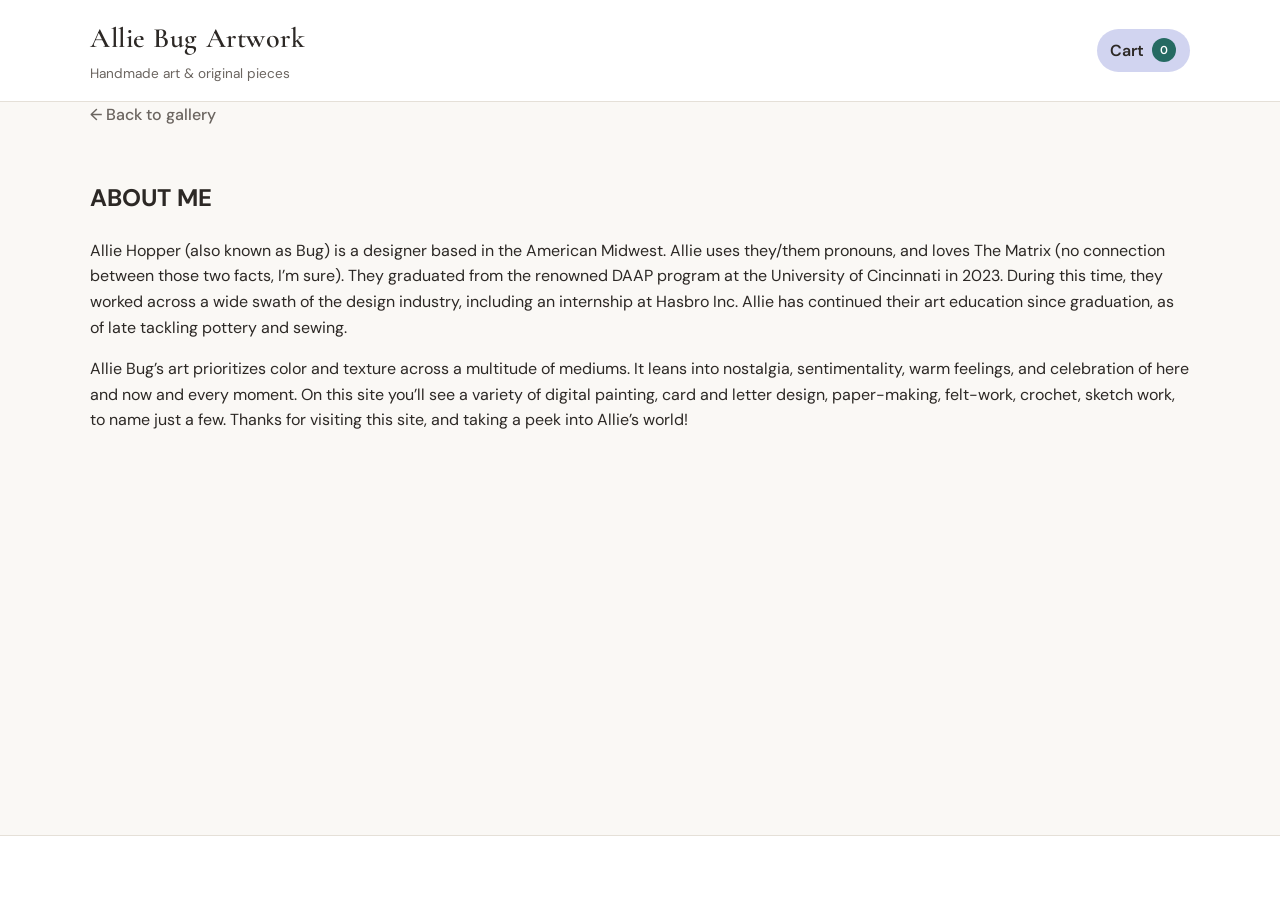
==== aboutme.html @ f4d3ad14 "Fix button and add about me" ====
<!DOCTYPE html>
<html lang="en">

<head>
  <meta charset="UTF-8">
  <meta name="viewport" content="width=device-width, initial-scale=1.0">
  <title>Cart — Allie Bug Artwork</title>
  <meta name="description" content="Review and update your cart.">
  <link rel="stylesheet" href="css/style.css">
  <link rel="preconnect" href="https://fonts.googleapis.com">
  <link rel="preconnect" href="https://fonts.gstatic.com" crossorigin>
  <link
    href="https://fonts.googleapis.com/css2?family=Cormorant+Garamond:ital,wght@0,400;0,600;1,400&family=DM+Sans:wght@400;500;600&display=swap"
    rel="stylesheet">
</head>

<body>
  <header class="site-header">
    <div class="container header-inner">
      <a href="index.html" class="logo">
        <span class="logo-title" id="site-title">Allie Bug Artwork</span>
        <span class="logo-tagline" id="site-tagline">Handmade art & original pieces</span>
      </a>
      <div class="header-actions">
        <nav class="header-contact" id="header-contact"></nav>
        <a href="cart.html" class="cart-link" id="cart-link" aria-label="View cart">
          <span>Cart</span>
          <span class="cart-count" id="cart-count" hidden>0</span>
        </a>
      </div>
    </div>
  </header>


  <main>
    <section class="aboutme-page">
      <div class="container">
        <div>
          <a href="index.html" class="back-link">← Back to gallery</a>
        </div>
        <div>
          <h1>ABOUT ME</h1>
          <p>
            Allie Hopper (also known as Bug) is a designer based in the American Midwest. Allie uses they/them pronouns,
            and loves The Matrix (no connection between those two facts, I’m sure). They graduated from the renowned
            DAAP
            program at the University of Cincinnati in 2023. During this time, they worked across a wide swath of the
            design industry, including an internship at Hasbro Inc. Allie has continued their art education since
            graduation, as of late tackling pottery and sewing.
          </p>
          <p>

            Allie Bug’s art prioritizes color and texture across a multitude of mediums. It leans into nostalgia,
            sentimentality, warm feelings, and celebration of here and now and every moment. On this site you’ll see a
            variety of digital painting, card and letter design, paper-making, felt-work, crochet, sketch work, to name
            just a few. Thanks for visiting this site, and taking a peek into Allie’s world!
          </p>

        </div>
    </section>
  </main>

  <footer class="site-footer">
    <div class="container footer-inner" id="footer-contact"></div>
  </footer>

  <script src="js/site.js"></script>
  <script src="js/cart.js"></script>
</body>

</html>
---- css/style.css ----
:root {
  --color-bg: #faf8f5;
  --color-surface: #ffffff;
  --color-text: #2c2825;
  --color-text-muted: #6b6560;
  --color-accent: #256A62;
  --color-accent-soft: #D1D4F0;
  --color-border: #e5e0d8;
  --font-display: "Cormorant Garamond", Georgia, serif;
  --font-body: "DM Sans", system-ui, sans-serif;
  --shadow-sm: 0 2px 8px rgba(44, 40, 37, 0.06);
  --shadow-md: 0 8px 24px rgba(44, 40, 37, 0.1);
  --radius: 12px;
  --max-width: 1100px;
}

*,
*::before,
*::after {
  box-sizing: border-box;
}

html {
  scroll-behavior: smooth;
}

body {
  margin: 0;
  min-height: 100vh;
  display: flex;
  flex-direction: column;
  font-family: var(--font-body);
  font-size: 16px;
  line-height: 1.6;
  color: var(--color-text);
  background: var(--color-bg);
}

img {
  max-width: 100%;
  height: auto;
  display: block;
}

a {
  color: var(--color-accent);
  text-decoration: none;
}

a:hover {
  text-decoration: underline;
}

.container {
  width: min(100% - 2rem, var(--max-width));
  margin-inline: auto;
}

/* Header */
.site-header {
  background: var(--color-surface);
  border-bottom: 1px solid var(--color-border);
  position: sticky;
  top: 0;
  z-index: 100;
}

.header-inner {
  display: flex;
  flex-wrap: wrap;
  align-items: center;
  justify-content: space-between;
  gap: 1rem;
  padding: 1rem 0;
}

.logo {
  color: inherit;
  text-decoration: none;
}

.logo:hover {
  text-decoration: none;
}

.logo-title {
  display: block;
  font-family: var(--font-display);
  font-size: 1.75rem;
  font-weight: 600;
  letter-spacing: 0.02em;
}

.logo-tagline {
  display: block;
  font-size: 0.85rem;
  color: var(--color-text-muted);
  margin-top: 0.15rem;
}

.header-actions {
  display: flex;
  flex-wrap: wrap;
  align-items: center;
  justify-content: flex-end;
  gap: 0.75rem 1.25rem;
}

.header-contact {
  display: flex;
  flex-wrap: wrap;
  gap: 0.75rem 1.25rem;
  font-size: 0.9rem;
}

.header-contact a {
  color: var(--color-text);
  font-weight: 500;
}

.header-contact a:hover {
  color: var(--color-accent);
}

.cart-link {
  display: inline-flex;
  align-items: center;
  gap: 0.5rem;
  padding: 0.55rem 0.85rem;
  border-radius: 999px;
  background: var(--color-accent-soft);
  color: var(--color-text);
  font-weight: 600;
  text-decoration: none;
}

.cart-link:hover {
  background: #dfd3be;
  text-decoration: none;
  color: var(--color-text);
}

.cart-count {
  display: inline-flex;
  align-items: center;
  justify-content: center;
  min-width: 1.5rem;
  height: 1.5rem;
  border-radius: 50%;
  background: var(--color-accent);
  color: #fff;
  font-size: 0.72rem;
  line-height: 1;
  padding: 0 0.35rem;
}

.primary-button,
.secondary-button {
  border: none;
  margin-bottom: 5%;
  margin-left: 5%;
  border-radius: 999px;
  padding: 0.8rem 1.2rem;
  font: inherit;
  font-weight: 600;
  cursor: pointer;
  transition: transform 0.15s ease, opacity 0.15s ease, background 0.15s ease;
  text-decoration: none;
  display: inline-flex;
  align-items: center;
  justify-content: center;
  text-align: center;
}

.primary-button {
  background: var(--color-accent);
  color: #fff;
}

.primary-button:hover,
.primary-button:focus-visible {
  filter: brightness(0.96);
  text-decoration: none;
  color: #fff;
}

.primary-button:disabled {
  opacity: 0.7;
  cursor: not-allowed;
}

.secondary-button {
  background: var(--color-accent-soft);
  color: var(--color-text);
}

.secondary-button:hover,
.secondary-button:focus-visible {
  background: #dfd3be;
  text-decoration: none;
  color: var(--color-text);
}

/* Hero */
.hero {
  padding: 3rem 0 2rem;
  text-align: center;
}

.hero h1 {
  font-family: var(--font-display);
  font-size: clamp(2rem, 5vw, 3rem);
  font-weight: 600;
  margin: 0 0 0.5rem;
}

.hero-subtitle {
  color: var(--color-text-muted);
  margin: 0;
  font-size: 1.05rem;
}

/* Gallery */
.gallery-section {
  padding-bottom: 4rem;
}

.gallery-toolbar {
  gap: 0.75rem;
  margin-bottom: 1.5rem;
}

.filter-button {
  border: 1px solid var(--color-border);
  background: var(--color-surface);
  color: var(--color-text);
  border-radius: 999px;
  padding: 0.6rem 1rem;
  font: inherit;
  font-weight: 600;
  cursor: pointer;
  transition: all 0.2s ease;
}

.filter-button:hover,
.filter-button:focus-visible {
  border-color: var(--color-accent);
  color: var(--color-accent);
  outline: none;
}

.filter-button.active {
  background: var(--color-accent);
  border-color: var(--color-accent);
  color: #fff;
}


.art-card {
  background: var(--color-surface);
  border-radius: var(--radius);
  margin-bottom: 1.5rem;
  overflow: hidden;
  box-shadow: var(--shadow-sm);
  transition: transform 0.2s ease, box-shadow 0.2s ease;
  color: inherit;
  text-decoration: none;
  
}

.art-card:hover {
  transform: translateY(-4px);
  box-shadow: var(--shadow-md);
  text-decoration: none;
}

.art-card-image {
  aspect-ratio: 4 / 5;
  overflow: hidden;
  background: var(--color-accent-soft);
}

.art-card-image img {
  width: 100%;
  height: 100%;
  object-fit: cover;
  transition: transform 0.3s ease;
}

.art-card:hover .art-card-image img {
  transform: scale(1.03);
}

.art-card-body {
  padding: 1.25rem;
}

.art-card-meta {
  margin-bottom: 0.5rem;
}

.art-card-tag {
  display: inline-block;
  border-radius: 999px;
  background: var(--color-accent-soft);
  color: var(--color-accent);
  padding: 0.2rem 0.6rem;
  font-size: 0.72rem;
  font-weight: 600;
  letter-spacing: 0.02em;
  text-transform: uppercase;
}

.art-card-title {
  font-family: var(--font-display);
  font-size: 1.35rem;
  font-weight: 600;
  margin: 0 0 0.35rem;
}

.art-card-price {
  font-weight: 600;
  color: var(--color-accent);
  margin: 0;
}

/* Piece detail page */
.piece-page {
  padding: 2rem 0 4rem;
}

.back-link {
  display: inline-block;
  margin-bottom: 2rem;
  font-weight: 500;
  color: var(--color-text-muted);
}

.back-link:hover {
  color: var(--color-accent);
}

.piece-layout {
  display: grid;
  grid-template-columns: 1fr;
  gap: 2.5rem;
}

@media (min-width: 768px) {
  .piece-layout {
    grid-template-columns: 1.2fr 1fr;
    align-items: start;
  }
}

.piece-gallery {
  display: flex;
  flex-direction: column;
  gap: 1rem;
}

.piece-main-image {
  border-radius: var(--radius);
  overflow: hidden;
  background: var(--color-accent-soft);
  box-shadow: var(--shadow-sm);
}

.piece-main-image img {
  width: 100%;
  aspect-ratio: 4 / 5;
  object-fit: cover;
}

.piece-thumbnails {
  display: flex;
  gap: 0.75rem;
  flex-wrap: wrap;
}

.piece-thumb {
  width: 72px;
  height: 72px;
  border-radius: 8px;
  overflow: hidden;
  border: 2px solid transparent;
  cursor: pointer;
  padding: 0;
  background: var(--color-accent-soft);
  transition: border-color 0.15s ease;
}

.piece-thumb:hover,
.piece-thumb.active {
  border-color: var(--color-accent);
}

.piece-thumb img {
  width: 100%;
  height: 100%;
  object-fit: cover;
}

.piece-category {
  display: inline-block;
  margin: 0 0 0.75rem;
  border-radius: 999px;
  background: var(--color-accent-soft);
  color: var(--color-accent);
  padding: 0.25rem 0.7rem;
  font-size: 0.72rem;
  font-weight: 700;
  letter-spacing: 0.05em;
  text-transform: uppercase;
}

.timetoship-category {
  display: inline-block;
  margin: 0 0 0.75rem;
  border-radius: 999px;
  background: var(--color-accent-soft);
  color: black;
  padding: 0.25rem 0.7rem;
  font-size: 0.72rem;
  font-weight: 650;
  letter-spacing: 0.05em;
  text-transform: uppercase;
}

.piece-info h1 {
  font-family: var(--font-display);
  font-size: clamp(2rem, 4vw, 2.75rem);
  font-weight: 600;
  margin: 0 0 0.75rem;
  line-height: 1.15;
}

.piece-price {
  font-size: 1.5rem;
  font-weight: 600;
  color: var(--color-accent);
  margin: 0 0 1.5rem;
}

.piece-description {
  color: var(--color-text-muted);
  font-size: 1.05rem;
  margin: 0 0 2rem;
  line-height: 1.7;
}

.order-box {
  background: var(--color-surface);
  border: 1px solid var(--color-border);
  border-radius: var(--radius);
  padding: 1.5rem;
}

.order-box h2 {
  font-family: var(--font-display);
  font-size: 1.35rem;
  margin: 0 0 0.75rem;
}

.order-box p {
  margin: 0 0 1rem;
  color: var(--color-text-muted);
  font-size: 0.95rem;
}

.order-links {
  display: flex;
  flex-direction: column;
  gap: 0.75rem;
}

.order-link {
  display: inline-flex;
  align-items: center;
  justify-content: center;
  padding: 0.75rem 1.25rem;
  border-radius: 8px;
  font-weight: 600;
  text-decoration: none;
  transition: background 0.15s ease;
}

.order-link-primary {
  background: var(--color-accent);
  color: #fff;
}

.order-link-primary:hover {
  background: #735610;
  text-decoration: none;
  color: #fff;
}

.order-link-secondary {
  background: var(--color-accent-soft);
  color: var(--color-text);
}

.order-link-secondary:hover {
  background: #ddd0bc;
  text-decoration: none;
}

.addon-selector {
  display: flex;
  flex-direction: column;
  gap: 0.75rem;
  margin: 0 0 1rem;
}

.checkbox-row {
  display: flex;
  align-items: center;
  gap: 0.7rem;
  font-weight: 600;
  color: var(--color-text);
}

.checkbox-row input {
  width: 1rem;
  height: 1rem;
  accent-color: var(--color-accent);
  cursor: pointer;
}

.customization-field {
  display: flex;
  flex-direction: column;
  gap: 0.45rem;
  margin: 0 0 1rem;
  font-weight: 600;
  color: var(--color-text);
}

.customization-field input {
  width: 100%;
  border: 1px solid var(--color-border);
  border-radius: 8px;
  padding: 0.7rem 0.8rem;
  font: inherit;
  background: var(--color-surface);
  color: var(--color-text);
}

.customization-field input:focus {
  outline: 2px solid rgba(139, 105, 20, 0.2);
  border-color: var(--color-accent);
}

/* Cart */
.cart-page {
  padding: 2.5rem 0 4rem;
}

.cart-header {
  margin-bottom: 1.5rem;
}

.eyebrow {
  margin: 0 0 0.35rem;
  color: var(--color-accent);
  text-transform: uppercase;
  letter-spacing: 0.08em;
  font-weight: 700;
  font-size: 0.75rem;
}

.cart-header h1 {
  margin: 0;
  font-family: var(--font-display);
  font-size: clamp(2.25rem, 4vw, 3rem);
  line-height: 1.1;
}

.cart-shell {
  display: grid;
  grid-template-columns: minmax(0, 2fr) minmax(240px, 0.8fr);
  gap: 1.5rem;
  align-items: start;
}

.cart-list {
  display: flex;
  flex-direction: column;
  gap: 1rem;
}

.cart-item {
  display: grid;
  grid-template-columns: 120px minmax(0, 1fr) auto;
  gap: 1rem;
  background: var(--color-surface);
  border: 1px solid var(--color-border);
  border-radius: var(--radius);
  padding: 1rem;
  box-shadow: var(--shadow-sm);
}

.cart-item-image {
  width: 120px;
  height: 120px;
  overflow: hidden;
  border-radius: 10px;
  background: var(--color-accent-soft);
}

.cart-item-image img {
  width: 100%;
  height: 100%;
  object-fit: cover;
}

.cart-item-details {
  display: flex;
  flex-direction: column;
  justify-content: space-between;
  gap: 0.75rem;
}

.cart-item-addons {
  margin: 0;
  color: var(--color-text-muted);
  font-size: 0.9rem;
}

.cart-customization-field {
  margin: 0;
}

.cart-customization-field label {
  font-size: 0.78rem;
  color: var(--color-text-muted);
  font-weight: 600;
  letter-spacing: 0.04em;
  text-transform: uppercase;
}

.cart-customization-input {
  min-height: 42px;
}

.cart-clear-customization {
  align-self: flex-start;
  font-size: 0.8rem;
}

.checkout-modal-backdrop {
  position: fixed;
  inset: 0;
  background: rgba(44, 40, 37, 0.5);
  display: flex;
  align-items: center;
  justify-content: center;
  padding: 1.25rem;
  z-index: 200;
}

.checkout-modal {
  position: relative;
  width: min(100%, 520px);
  background: var(--color-surface);
  border-radius: var(--radius);
  box-shadow: var(--shadow-md);
  border: 1px solid var(--color-border);
  padding: 1.5rem;
}

.checkout-close {
  position: absolute;
  top: 0.75rem;
  right: 0.9rem;
  border: none;
  background: transparent;
  color: var(--color-text-muted);
  font-size: 1.6rem;
  cursor: pointer;
}

.checkout-modal h2 {
  font-family: var(--font-display);
  font-size: 2rem;
  margin: 0 0 0.5rem;
}

.checkout-confirmation-copy {
  color: var(--color-text-muted);
  margin: 0 0 1.25rem;
}

.checkout-form {
  display: flex;
  flex-direction: column;
  gap: 1rem;
}

.checkout-form label {
  display: flex;
  flex-direction: column;
  gap: 0.45rem;
  font-weight: 600;
}

.checkout-form input {
  border: 1px solid var(--color-border);
  border-radius: 8px;
  padding: 0.8rem 0.9rem;
  font: inherit;
}

.checkout-actions {
  display: flex;
  justify-content: flex-end;
  gap: 0.75rem;
  margin-top: 0.5rem;
}

.single-action {
  justify-content: center;
}

.cart-item-category {
  margin: 0 0 0.2rem;
  color: var(--color-accent);
  font-size: 0.72rem;
  font-weight: 700;
  text-transform: uppercase;
  letter-spacing: 0.06em;
}

.cart-item-title {
  margin: 0;
  font-family: var(--font-display);
  font-size: 1.5rem;
  line-height: 1.1;
}

.cart-item-meta {
  display: flex;
  flex-wrap: wrap;
  align-items: center;
  justify-content: space-between;
  gap: 0.75rem;
}

.cart-item-price,
.cart-item-line-total {
  margin: 0;
  font-weight: 600;
  color: var(--color-accent);
}

.cart-qty-control {
  display: inline-flex;
  align-items: center;
  border: 1px solid var(--color-border);
  border-radius: 999px;
  overflow: hidden;
  background: var(--color-bg);
}

.cart-qty-button {
  width: 2rem;
  height: 2rem;
  border: none;
  background: transparent;
  color: var(--color-text);
  font-size: 1.2rem;
  cursor: pointer;
}

.cart-qty-input {
  width: 3rem;
  border: none;
  background: transparent;
  text-align: center;
  font: inherit;
  color: var(--color-text);
}

.cart-qty-input:focus {
  outline: none;
}

.cart-item-actions {
  display: flex;
  flex-direction: column;
  align-items: flex-end;
  justify-content: space-between;
  gap: 0.75rem;
}

.text-button {
  background: transparent;
  border: none;
  color: #8b3d2f;
  font: inherit;
  font-weight: 600;
  cursor: pointer;
  padding: 0;
}

.text-button:hover {
  text-decoration: underline;
}

.cart-summary {
  background: var(--color-surface);
  border: 1px solid var(--color-border);
  border-radius: var(--radius);
  box-shadow: var(--shadow-sm);
  padding: 1.5rem;
  position: sticky;
  top: 6rem;
}

.cart-summary h2 {
  margin: 0 0 1rem;
  font-size: 1.25rem;
}

.checkout-intro {
  margin: 0 0 1rem;
  color: var(--color-text-muted);
  font-size: 0.92rem;
  line-height: 1.6;
}

.summary-row {
  display: flex;
  justify-content: space-between;
  gap: 1rem;
  color: var(--color-text-muted);
  padding: 0.5rem 0;
}

.total-row {
  margin-top: 0.45rem;
  padding-top: 0.9rem;
  border-top: 1px solid var(--color-border);
  color: var(--color-text);
  font-weight: 700;
  font-size: 1.05rem;
}

.cart-continue,
.cart-checkout {
  width: 100%;
  margin-top: 1rem;
}

.empty-cart {
  background: var(--color-surface);
  border: 1px solid var(--color-border);
  border-radius: var(--radius);
  box-shadow: var(--shadow-sm);
  padding: 2rem;
  text-align: center;
}

.empty-cart h2 {
  margin-top: 0;
  font-family: var(--font-display);
  font-size: 2rem;
}

.empty-cart p {
  color: var(--color-text-muted);
  margin: 0 0 1.5rem;
}

@media (max-width: 720px) {
  .cart-shell {
    grid-template-columns: 1fr;
  }

  .cart-item {
    grid-template-columns: 1fr;
  }

  .cart-item-image {
    width: 100%;
    height: 220px;
  }

  .cart-item-actions {
    align-items: flex-start;
  }
}

/* Footer */
.site-footer {
  margin-top: auto;
  background: var(--color-surface);
  border-top: 1px solid var(--color-border);
  padding: 2rem 0;
}

.footer-inner {
  text-align: center;
  color: var(--color-text-muted);
  font-size: 0.95rem;
}

.footer-inner p {
  margin: 0 0 0.5rem;
}

.footer-links {
  display: flex;
  flex-wrap: wrap;
  justify-content: center;
  gap: 1rem 1.5rem;
  margin-top: 0.75rem;
}

.footer-links a {
  font-weight: 500;
}

/* Utilities */
.loading,
.error-message {
  text-align: center;
  color: var(--color-text-muted);
  padding: 3rem 1rem;
  grid-column: 1 / -1;
}

.error-message {
  color: #a33;
}

.image-placeholder {
  display: flex;
  align-items: center;
  justify-content: center;
  width: 100%;
  height: 100%;
  min-height: 200px;
  background: linear-gradient(135deg, var(--color-accent-soft), #f0ebe3);
  color: var(--color-text-muted);
  font-size: 0.9rem;
  text-align: center;
  padding: 1rem;
}

.subcategory-toolbar {
  visibility: hidden;
  margin-left: 5%;
  margin-bottom: 1%;
  margin-top: -1%;
  border-top: -1%;
}

.card-filter-button {
  border: 1px solid var(--color-border);
  background: var(--color-surface);
  color: var(--color-text);
  border-radius: 999px;
  padding: 0.6rem 1rem;
  font: inherit;
  font-weight: 100;
  font-size: 0.9rem;
  line-height: 1.5rem;
}

.card-filter-button.active {
  background: var(--color-accent);
  border-color: var(--color-accent);
  color: #fff;
}
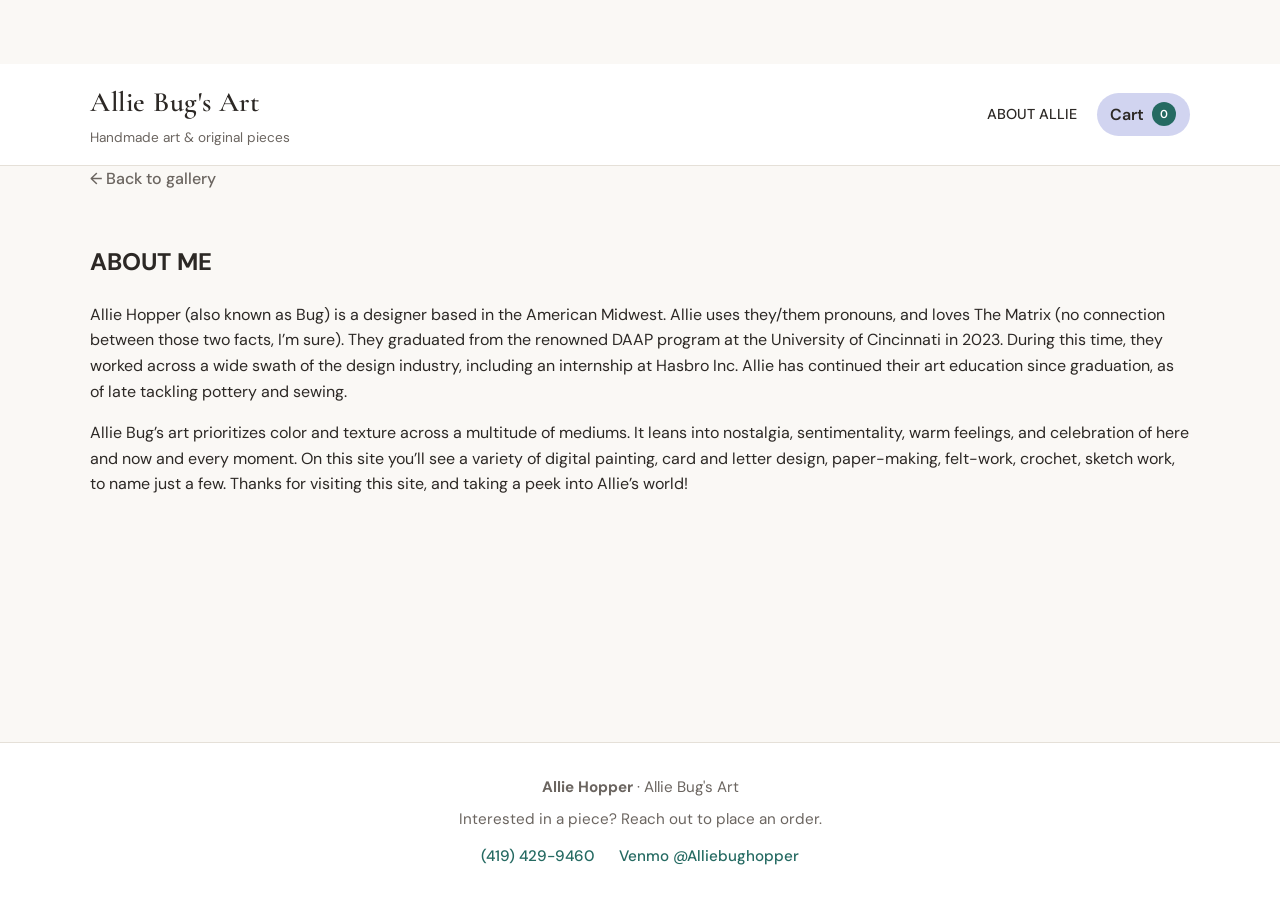
==== commit 6d43a3f7: "Website name change" ====
--- a/aboutme.html
+++ b/aboutme.html
@@ -4,7 +4,7 @@
 <head>
   <meta charset="UTF-8">
   <meta name="viewport" content="width=device-width, initial-scale=1.0">
-  <title>Cart — Allie Bug Artwork</title>
+  <title>Cart — Allie Bug's Art</title>
   <meta name="description" content="Review and update your cart.">
   <link rel="stylesheet" href="css/style.css">
   <link rel="preconnect" href="https://fonts.googleapis.com">
@@ -18,7 +18,7 @@
   <header class="site-header">
     <div class="container header-inner">
       <a href="index.html" class="logo">
-        <span class="logo-title" id="site-title">Allie Bug Artwork</span>
+        <span class="logo-title" id="site-title">Allie Bug's Art</span>
         <span class="logo-tagline" id="site-tagline">Handmade art & original pieces</span>
       </a>
       <div class="header-actions">
--- a/css/style.css
+++ b/css/style.css
@@ -60,9 +60,11 @@
 .site-header {
   background: var(--color-surface);
   border-bottom: 1px solid var(--color-border);
-  position: sticky;
+  /* position: sticky; */
   top: 0;
   z-index: 100;
+  margin-top: 5%;
+  /* height: 50%; */
 }
 
 .header-inner {
@@ -302,7 +304,6 @@
 .art-card-tag {
   display: inline-block;
   border-radius: 999px;
-  background: var(--color-accent-soft);
   color: var(--color-accent);
   padding: 0.2rem 0.6rem;
   font-size: 0.72rem;
@@ -559,6 +560,7 @@
 
 .cart-header {
   margin-bottom: 1.5rem;
+  
 }
 
 .eyebrow {
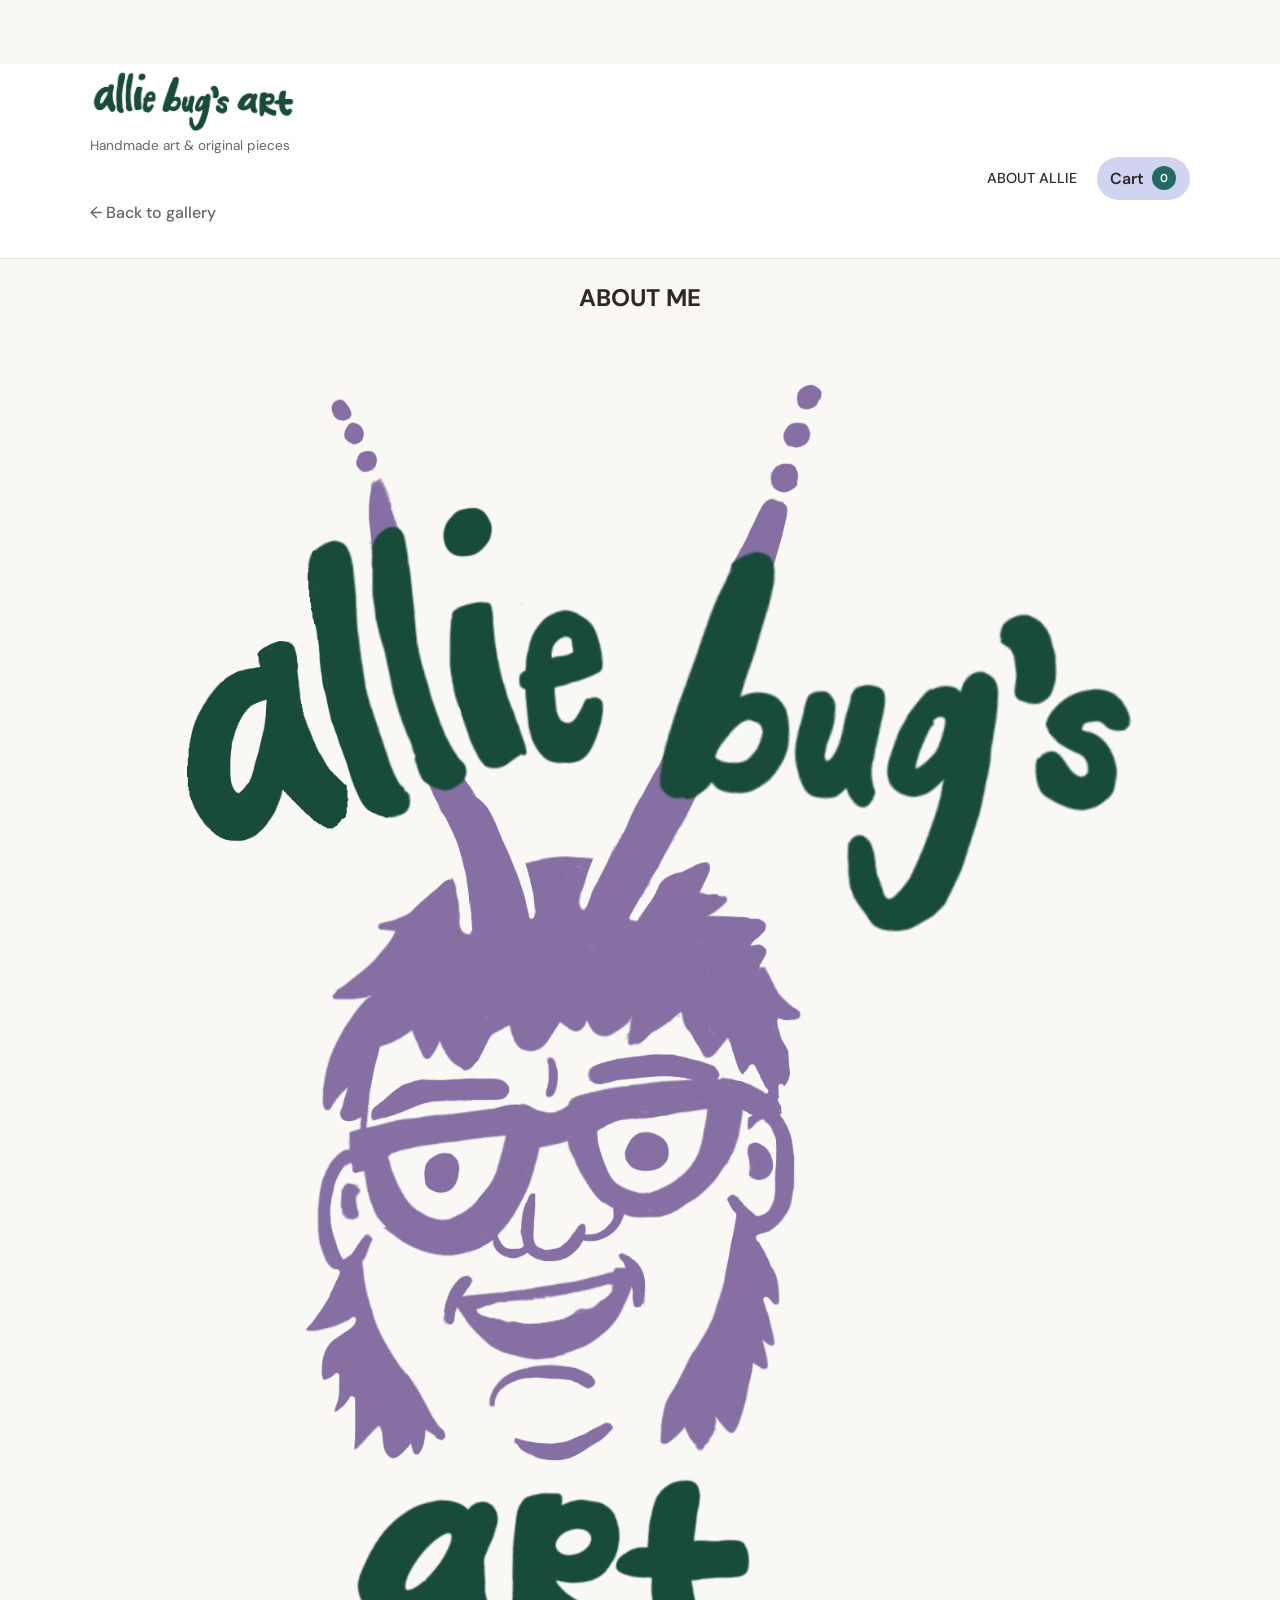
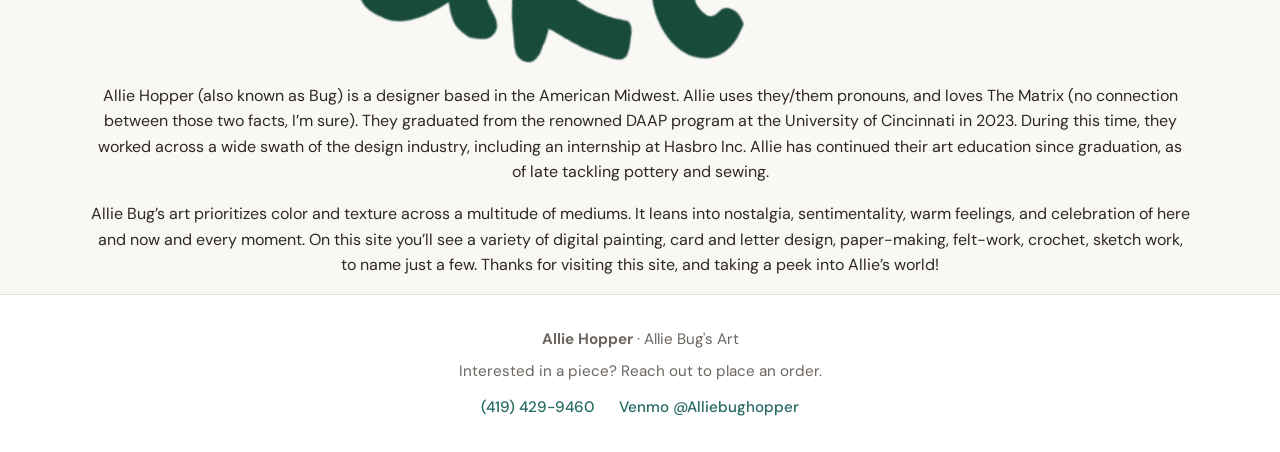
==== commit cef8180e: "Logo" ====
--- a/aboutme.html
+++ b/aboutme.html
@@ -16,30 +16,38 @@
 
 <body>
   <header class="site-header">
-    <div class="container header-inner">
-      <a href="index.html" class="logo">
-        <span class="logo-title" id="site-title">Allie Bug's Art</span>
-        <span class="logo-tagline" id="site-tagline">Handmade art & original pieces</span>
-      </a>
-      <div class="header-actions">
-        <nav class="header-contact" id="header-contact"></nav>
-        <a href="cart.html" class="cart-link" id="cart-link" aria-label="View cart">
-          <span>Cart</span>
-          <span class="cart-count" id="cart-count" hidden>0</span>
-        </a>
+    <div class="container">
+      <div class="row">
+        <div class="col-md-8 col-sm-11">
+          <a href="index.html" class="logo">
+            <img class="logo-image" src="./images/logo.png" alt="Allie Bug's Art logo" />
+            <span class="logo-tagline" id="site-tagline">Handmade art & Ariginal Pieces</span>
+          </a>
+        </div>
+        <div class="col">
+
+          <div class="header-actions">
+            <nav class="header-contact" id="header-contact"></nav>
+            <a href="cart.html" class="cart-link" id="cart-link" aria-label="View cart">
+              <span>Cart</span>
+              <span class="cart-count" id="cart-count" hidden>0</span>
+            </a>
+          </div>
+        </div>
       </div>
+       <a href="index.html" class="back-link">← Back to gallery</a>
     </div>
   </header>
 
 
+
   <main>
-    <section class="aboutme-page">
+    <section class="aboutme-page" style="align-items: center; text-align: center;">
       <div class="container">
         <div>
-          <a href="index.html" class="back-link">← Back to gallery</a>
-        </div>
-        <div>
-          <h1>ABOUT ME</h1>
+                    <h1>ABOUT ME</h1>             
+
+           <img class="about-me-image" src="./images/primary.png" alt="Allie Bug" />
           <p>
             Allie Hopper (also known as Bug) is a designer based in the American Midwest. Allie uses they/them pronouns,
             and loves The Matrix (no connection between those two facts, I’m sure). They graduated from the renowned
@@ -55,7 +63,6 @@
             variety of digital painting, card and letter design, paper-making, felt-work, crochet, sketch work, to name
             just a few. Thanks for visiting this site, and taking a peek into Allie’s world!
           </p>
-
         </div>
     </section>
   </main>
--- a/css/style.css
+++ b/css/style.css
@@ -56,6 +56,17 @@
   margin-inline: auto;
 }
 
+.logo-image{
+  width: 220px;
+  height: auto;
+  margin: 0;
+}
+
+
+#about-me-page{
+  padding: 3rem 0 2rem;
+  text-align: center;
+}
 /* Header */
 .site-header {
   background: var(--color-surface);
